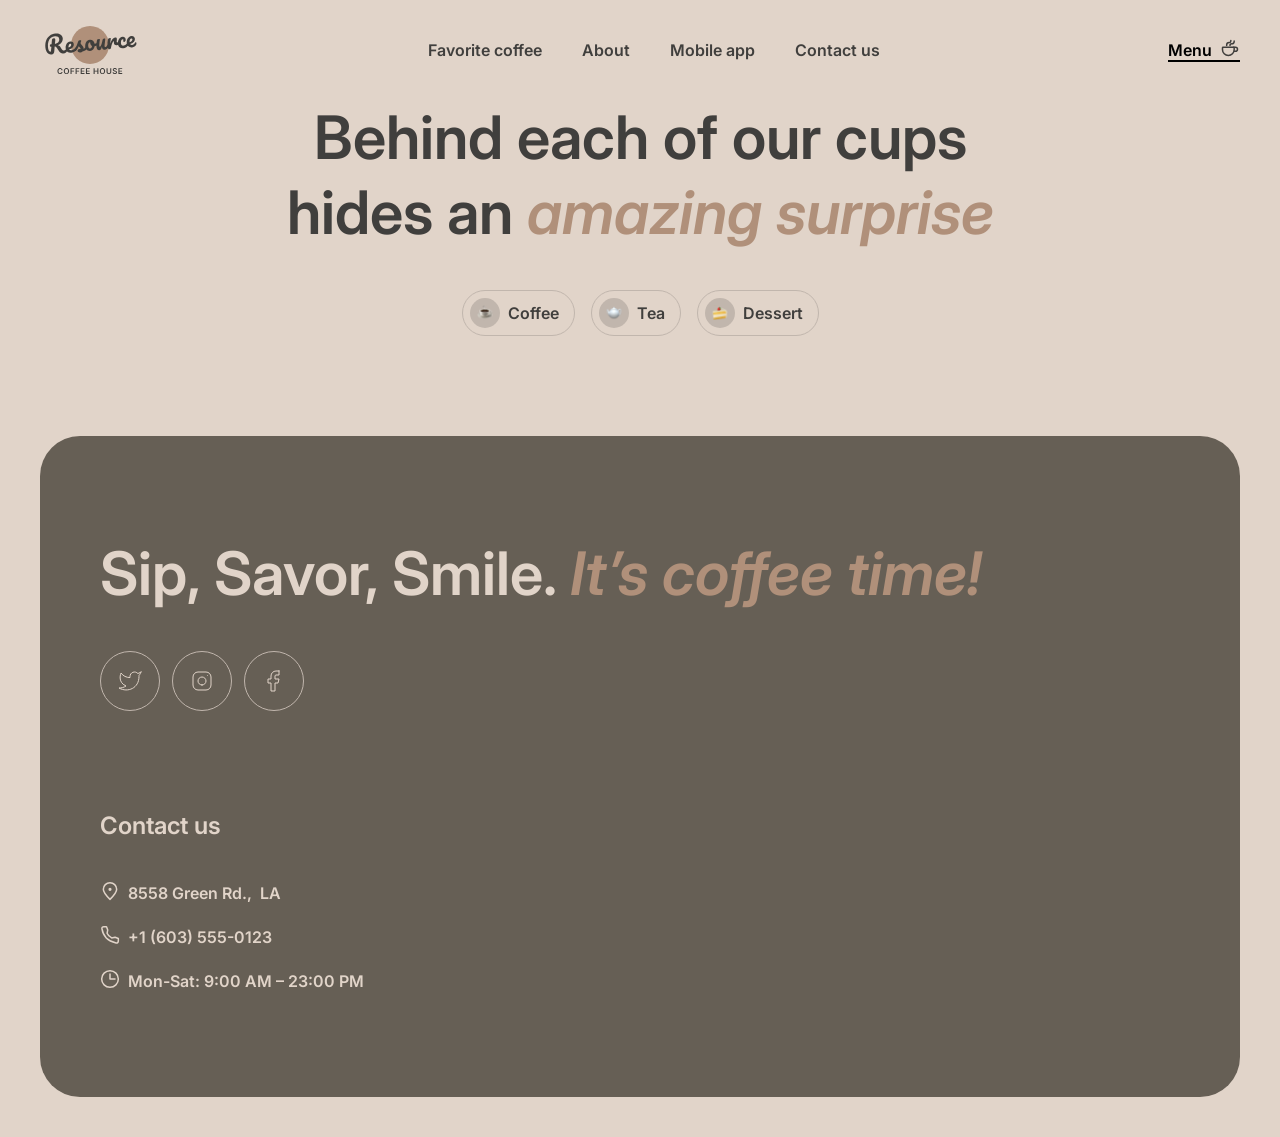
==== menu/menu.html @ 8bddb30b "feat: add styles, scripts" ====
<!DOCTYPE html>
<html lang="en">

<head>
  <meta charset="UTF-8">
  <meta name="viewport" content="width=device-width, initial-scale=1.0">
  <title>Coffe-house</title>
  <link rel="preconnect" href="https://fonts.googleapis.com">
  <link rel="preconnect" href="https://fonts.gstatic.com" crossorigin>
  <link href="https://fonts.googleapis.com/css2?family=Inter:wght@400;600&display=swap" rel="stylesheet">
  <link rel="stylesheet" href="../assets/styles/normalize.css">
  <link rel="stylesheet" href="../assets/styles/common.css">
  <link rel="stylesheet" href="./assets/styles/style.css">
  <link rel="icon" type="image/x-icon" href="../assets/images/coffee-favicon.png">
</head>

<body>
  <div class="container">
    <div class="wrapper">
      <header class="header">
        <a href="../home/index.html" class="header__logo">
          <img src="../assets/images/logo.svg" alt="logo" class="logo__img">
        </a>
        <nav class="header__nav">
          <ul class="nav__ul">
            <li class="nav-ul__li">
              <a href="../home/index.html#favorite-coffee" class="li__a link-and-btn text-underline"> Favorite coffee
              </a>
            </li>
            <li class="nav-ul__li">
              <a href="../home/index.html#about" class="li__a link-and-btn text-underline"> About </a>
            </li>
            <li class="nav-ul__li">
              <a href="../home/index.html#mobile-app" class="li__a link-and-btn text-underline"> Mobile app </a>
            </li>
            <li class="nav-ul__li">
              <a href="#contact-us" class="li__a link-and-btn text-underline"> Contact us </a>
            </li>
          </ul>
        </nav>
        <a href="../menu/menu.html" class="header__menu header__menu-active text-underline">
          <p class="link-and-btn">Menu</p>
          <img src="../assets/images/coffee-cup.svg" alt="coffee-cup">
        </a>
        <div class="burger transition">
          <span class="burger__line"></span>
          <span class="burger__line"></span>
        </div>
      </header>

      <div class="popup__wrapper transition">
        <div class="popup">
          <figure class="card__figure popup__figure">
            <img class="card__img popup__img" src="#" alt="drink">
          </figure>
          <div class="popup__description">
            <div class="popup__title">
              <h3 class="popup-title__name heading-3">Irish coffee</h3>
              <p class="popup-title__description text-medium">Fragrant black coffee with Jameson Irish whiskey and
                whipped milk</p>
            </div>

            <div class="popup__size">
              <p class="text-medium">Size</p>
              <div class="size__btn-wrapper">
                <div class="size__btn transition link-and-btn">
                  <div class="size-btn__icon transition">
                    S
                  </div>
                  <p class="size transition"></p>
                </div>
                <div class="size__btn transition link-and-btn">
                  <div class="size-btn__icon transition">
                    M
                  </div>
                  <p class="size transition"></p>
                </div>
                <div class="size__btn transition link-and-btn">
                  <div class="size-btn__icon transition">
                    L
                  </div>
                  <p class="size transition"></p>
                </div>
              </div>
            </div>

            <div class="popup__additives">
              <p class="text-medium">Additives</p>
              <div class="additives__btn-wrapper">
                <div class="additives__btn transition link-and-btn">
                  <div class="additives-btn__icon transition">
                    1
                  </div>
                  <p class="additives transition"></p>
                </div>
                <div class="additives__btn transition link-and-btn">
                  <div class="additives-btn__icon transition">
                    2
                  </div>
                  <p class="additives transition"></p>
                </div>
                <div class="additives__btn transition link-and-btn">
                  <div class="additives-btn__icon transition">
                    3
                  </div>
                  <p class="additives transition"></p>
                </div>
              </div>
            </div>

            <div class="popup__total heading-3">
              <p>Total:</p>
              <p class="total-price">$7.00</p>
            </div>

            <div class="popup__alert">
              <img src="./assets/images/info-empty.svg" alt="info empty" style="width: 16px; height: 16px;">
              <p class="text-caption">
                The cost is not final. Download our mobile app to see the final price and place your order. Earn loyalty
                points and enjoy your favorite coffee with up to 20% discount.
              </p>

            </div>

            <div class="popup__close-btn transition link-and-btn">
              <p>Close</p>
            </div>

          </div>
        </div>
      </div>

      <div class="burger-menu transition">
        <nav class="header__nav">
          <ul class="nav__ul">
            <li class="nav-ul__li">
              <a href="../home/index.html#favorite-coffee" class="li__a burger-link text-underline"> Favorite coffee
              </a>
            </li>
            <li class="nav-ul__li">
              <a href="../home/index.html#about" class="li__a burger-link text-underline"> About </a>
            </li>
            <li class="nav-ul__li">
              <a href="../home/index.html#mobile-app" class="li__a burger-link text-underline"> Mobile app </a>
            </li>
            <li class="nav-ul__li">
              <a href="#contact-us" class="li__a burger-link text-underline"> Contact us </a>
            </li>
          </ul>
        </nav>
        <a href="#" class="header__menu header__menu-active text-underline">
          <p class="burger-link">Menu</p>
          <img src="../assets/images/coffee-cup.svg" alt="coffee-cup">
        </a>
      </div>

      <main class="main section">
        <h1 class="heading-2 text-color-dark">Behind each of our cups hides an <span
            class="text-accent text-color-accent">amazing surprise</span></h1>
        <div class="menu__container">
          <div class="menu__btns">
            <div class="menu__btn transition">
              <figure class="menu-btn__figure">
                <img class="menu-btn__img" src="./assets/images/coffee.svg" alt="icon">
              </figure>
              <p class="menu-btn__p link-and-btn">coffee</p>
            </div>

            <div class="menu__btn transition">
              <figure class="menu-btn__figure">
                <img class="menu-btn__img" src="./assets/images/tea.svg" alt="icon">
              </figure>
              <p class="menu-btn__p link-and-btn">tea</p>
            </div>

            <div class="menu__btn transition">
              <figure class="menu-btn__figure">
                <img class="menu-btn__img" src="./assets/images/dessert.svg" alt="icon">
              </figure>
              <p class="menu-btn__p link-and-btn">dessert</p>
            </div>
          </div>

          <div class="refresh-btn">
            <svg class="transition" width="24" height="24" viewBox="0 0 24 24" fill="none"
              xmlns="http://www.w3.org/2000/svg">
              <path
                d="M21.8883 13.5C21.1645 18.3113 17.013 22 12 22C6.47715 22 2 17.5228 2 12C2 6.47715 6.47715 2 12 2C16.1006 2 19.6248 4.46819 21.1679 8"
                stroke="#403F3D" stroke-linecap="round" stroke-linejoin="round" />
              <path d="M17 8H21.4C21.7314 8 22 7.73137 22 7.4V3" stroke="#403F3D" stroke-linecap="round"
                stroke-linejoin="round" />
            </svg>
          </div>
        </div>
      </main>

      <footer class="footer" id="contact-us">
        <div class="footer__offer">
          <div class="offer__title">
            <h2 class="text-color-light heading-2">Sip, Savor, Smile.
              <span class="text-color-accent text-accent">
                It’s coffee time!
              </span>
            </h2>
          </div>
          <div class="offer__socials">
            <a class="socials__btn transition" target="_blank" href="https://twitter.com/">
              <svg class="socials__svg" width="24" height="24" viewBox="0 0 24 24" fill="none"
                xmlns="http://www.w3.org/2000/svg">
                <path
                  d="M23 3.01006C23 3.01006 20.9821 4.20217 19.86 4.54006C19.2577 3.84757 18.4573 3.35675 17.567 3.13398C16.6767 2.91122 15.7395 2.96725 14.8821 3.29451C14.0247 3.62177 13.2884 4.20446 12.773 4.96377C12.2575 5.72309 11.9877 6.62239 12 7.54006V8.54006C10.2426 8.58562 8.50127 8.19587 6.93101 7.4055C5.36074 6.61513 4.01032 5.44869 3 4.01006C3 4.01006 -1 13.0101 8 17.0101C5.94053 18.408 3.48716 19.109 1 19.0101C10 24.0101 21 19.0101 21 7.51006C20.9991 7.23151 20.9723 6.95365 20.92 6.68006C21.9406 5.67355 23 3.01006 23 3.01006Z"
                  stroke="#E1D4C9" stroke-linecap="round" stroke-linejoin="round" />
              </svg>
            </a>
            <a class="socials__btn transition" target="_blank" href="https://www.instagram.com/">
              <svg class="socials__svg" width="24" height="24" viewBox="0 0 24 24" fill="none"
                xmlns="http://www.w3.org/2000/svg">
                <path
                  d="M12 16C14.2091 16 16 14.2091 16 12C16 9.79086 14.2091 8 12 8C9.79086 8 8 9.79086 8 12C8 14.2091 9.79086 16 12 16Z"
                  stroke="#E1D4C9" stroke-linecap="round" stroke-linejoin="round" />
                <path
                  d="M3 16V8C3 5.23858 5.23858 3 8 3H16C18.7614 3 21 5.23858 21 8V16C21 18.7614 18.7614 21 16 21H8C5.23858 21 3 18.7614 3 16Z"
                  stroke="#E1D4C9" />
                <path d="M17.5 6.51L17.51 6.49889" stroke="#E1D4C9" stroke-linecap="round" stroke-linejoin="round" />
              </svg>
            </a>
            <a class="socials__btn transition" target="_blank" href="https://www.facebook.com/">
              <svg class="socials__svg" width="24" height="24" viewBox="0 0 24 24" fill="none"
                xmlns="http://www.w3.org/2000/svg">
                <path
                  d="M17 2H14C12.6739 2 11.4021 2.52678 10.4645 3.46447C9.52678 4.40215 9 5.67392 9 7V10H6V14H9V22H13V14H16L17 10H13V7C13 6.73478 13.1054 6.48043 13.2929 6.29289C13.4804 6.10536 13.7348 6 14 6H17V2Z"
                  stroke="#E1D4C9" stroke-linecap="round" stroke-linejoin="round" />
              </svg>
            </a>
          </div>
        </div>
        <div class="footer__contact-us">
          <h3 class="text-color-light heading-3">Contact us</h3>
          <div class="contacts__container">
            <a target="_blank" href="https://maps.app.goo.gl/w24gxHsKRTri7NN66" class="contact__item text-underline">
              <img src="../assets/images/pin-alt.svg" alt="pin-alt">
              <p class="link-and-btn">
                8558 Green Rd.,&nbsp; LA
              </p>
            </a>
            <a href="tel:+16035550123" class="contact__item text-underline">
              <img src="../assets/images/phone.svg" alt="phone">
              <p class="link-and-btn">+1 (603) 555-0123</p>
            </a>
            <a class="contact__item text-underline">
              <img src="../assets/images/clock.svg" alt="clock">
              <p class="link-and-btn">
                Mon-Sat: 9:00 AM – 23:00 PM
              </p>
            </a>
          </div>
        </div>
      </footer>
    </div>
  </div>
  <script src="../assets/scripts/burger.js"></script>
  <script src="../assets/scripts/category.js" type="module"></script>
  <script src="../assets/scripts/popup.js" type="module"></script>
</body>

</html>
---- assets/styles/common.css ----
@import url('./root.css');

.text-color-dark {
  color: var(--text-color-dark);
}

.text-color-light {
  color: var(--text-color-light);
}

.text-color-accent {
  color: var(--text-color-accent);
}

html {
  font-family: 'Inter', sans-serif;
  scroll-behavior: smooth;
}

.text-accent {
  font-style: italic;
}

.text-underline {
  background-image: linear-gradient(currentColor, currentColor);
  background-position: 50% 100%;
  background-repeat: no-repeat;
  background-size: 0% 2px;
  transition: background-size .3s;
}

.transition {
  transition: all 0.5s;
}

.heading-1 {
  font-size: 72px;
  font-weight: 600;
  line-height: 105%;
}

.heading-2 {
  font-size: 60px;
  font-weight: 600;
  line-height: 125%;
}

.heading-3 {
  font-size: 24px;
  font-weight: 600;
  line-height: 125%;
}

.text-medium {
  font-size: 16px;
  font-weight: 400;
  line-height: 150%;
}

.text-caption {
  font-size: 10px;
  font-weight: 600;
  line-height: 140%;
}

.link-and-btn {
  font-size: 16px;
  font-weight: 600;
  line-height: 150%;
}

.burger-link {
  font-size: 32px;
  font-weight: 600;
  line-height: 125%;
}

.container {
  width: 100%;
  height: 100%;
  background-color: var(--bg-color-body);
}

.wrapper {
  margin: 0 auto;
  max-width: 1440px;
  padding: 0px 40px 40px 40px;
}

.scroll-lock {
  overflow: visible;
}

.scroll-lock-popup {
  overflow: hidden;
}

/*-------------------------------------------------- HEADER --------------------------------------------------*/

.header {
  display: flex;
  align-items: center;
  justify-content: space-between;
  padding: 20px 0px;
}

.header__logo {
  z-index: 3;
}

.header__nav {
  display: flex;
  align-items: center;
}

.nav__ul {
  display: flex;
  text-align: center;
  gap: 40px;
}

.li__a {
  display: block;
  width: 100%;
  height: 100%;
  color: var(--text-color-dark);
}

.header__menu {
  display: flex;
  gap: 8px;
}

.burger {
  z-index: 3;
  display: none;
  flex-direction: column;
  gap: 6px;
  width: 44px;
  height: 44px;
  align-items: center;
  justify-content: center;
  border-radius: 100px;
  border: 1px solid var(--border-color-dark);
  color: var(--text-color-dark);
}

.burger__line {
  transition: transform 0.3s;
  width: 18px;
  border: 1px solid currentColor;
  border-radius: 50px;
}

.burger-menu {
  display: none;
}

/*-------------------------------------------------- MAIN --------------------------------------------------*/

.section {
  margin-bottom: 100px;
}

/*-------------------------------------------------- FOOTER --------------------------------------------------*/

.footer {
  display: flex;
  align-items: center;
  gap: 100px;
  padding: 100px;
  background-color: var(--bg-color-container);
  border-radius: 40px;
}

.footer__offer, .footer__contact-us {
  width: 50%;
}

.footer__offer {
  display: flex;
  flex-direction: column;
  gap: 40px;
}

.offer__socials {
  display: flex;
  gap: 12px;
}

.socials__btn {
  padding: 17px;
  background-color: transparent;
  border: 1px solid var(--border-color-light);
  border-radius: 50%;
}

.socials__svg>path {
  transition: stroke 0.3s;
}

.footer__contact-us {
  display: flex;
  flex-direction: column;
  gap: 40px;
}

.contacts__container {
  display: flex;
  flex-direction: column;
  gap: 20px;
}

.contact__item {
  display: flex;
  gap: 8px;
  width: fit-content;
  color: var(--text-color-light);
}

/* Switch off :hover for mobile and tablet */

@media (pointer:fine) and (hover:hover) {

  .text-underline:hover {
    cursor: pointer;
    background-size: 100% 2px;
    transition: background-size .3s;
  }

  .transition:hover {
    transition: all 0.5s;
  }

  .burger:hover {
    cursor: pointer;
    border-color: var(--bg-color-container);
    background-color: var(--bg-color-container);
    color: var(--text-color-light);
  }

  .socials__btn:hover {
    cursor: pointer;
    background-color: var(--bg-color-body);
  }

  .socials__btn:hover .socials__svg>path {
    stroke: var(--text-color-dark);
    transition: stroke 0.3s;
  }

  .contact__item:hover:last-child {
    cursor: default;
    background-size: 0%;
  }

}

/*-------------------------------------------------- MEDIA QUERIES --------------------------------------------------*/

/* for 768px / tablet */
@media(max-width: 1439px) {
  .wrapper {
    max-width: 100vw;
    position: relative;
  }

  /*-------------------------------------------------- HEADER --------------------------------------------------*/

  @media(max-width: 769px) {
    .scroll-lock {
      overflow: hidden;
    }

    .header__nav, .header__menu {
      display: none
    }

    .burger {
      display: flex;
    }

    .burger-menu {
      transform: translateX(100%);
      position: fixed;

      display: flex;
      gap: 100px;
      align-items: center;

      z-index: 2;
      padding-top: 160px;


      width: 100%;
      height: 100%;

      top: 0px;
      right: 0px;
      bottom: 0px;
      left: 0px;
      background-color: var(--bg-color-body);

      gap: 100px;
      flex-direction: column;
    }

    .burger-menu-active {
      transform: translateX(0);
    }

    .burger-active  .burger__line:first-child{
      transform: translate(0px, 4px) rotate(-45deg);
      transition: transform 0.3s;
    }
    .burger-active .burger__line:last-child{
      transform: translate(0px, -4px) rotate(45deg);
      transition: transform 0.3s;
    }

    .burger-menu>.header__nav, .burger-menu>.header__menu {
      display: flex;
    }

    .burger-menu>.header__nav>.nav__ul {
      flex-direction: column;
      gap: 60px;
    }

  }

  /*-------------------------------------------------- FOOTER --------------------------------------------------*/

  .footer {
    flex-direction: column;
    padding: 100px 60px 104px 60px;
  }

  .footer__offer, .footer__contact-us {
    width: 100%;
  }

}

/* for 380px / mobile */
@media(max-width: 767px) {
  .wrapper {
    padding: 0px 16px 40px 16px;
  }

  .heading-1 {
    font-size: 42px;
    font-weight: 600;
    line-height: 115%;
  }

  .heading-2 {
    font-size: 32px;
    font-weight: 600;
    line-height: 125%;
  }

  .footer {
    padding: 60px 16px 62px 16px;
    gap: 40px;
  }

}
---- menu/assets/styles/style.css ----
@import url('./assets/styles/root.css');

.header__menu-active {
  background-size: 100% 2px;
  pointer-events: none;
}

.main {
  display: flex;
  flex-direction: column;
  align-items: center;
  text-align: center;
  gap: 40px;
}

.main>h1 {
  max-width: 800px;
}

.menu__container {
  display: flex;
  flex-direction: column;
  gap: 40px;
  align-items: center;
}

.menu__btns {
  display: flex;
  gap: 16px;
}

.menu__btn {
  display: flex;
  align-items: center;
  gap: 8px;
  padding: 7px 15px 7px 7px;
  border: 1px solid var(--border-color-light);
  border-radius: 100px;
}

.menu__btn-active {
  border-color: var(--bg-color-container);
  background-color: var(--bg-color-container);
}

.menu__btn-active>p {
  color: var(--text-color-light);
}

.menu__btn-active>figure {
  background-color: var(--bg-color-body);
}

.menu-btn__figure {
  display: flex;
  align-items: center;
  justify-content: center;
  width: 30px;
  height: 30px;
  border-radius: 100%;
  background-color: var(--border-color-light);
}

.menu-btn__img {
  width: 16px;
  height: 24px;
}

.menu-btn__p {
  text-transform: capitalize;
  color: var(--text-color-dark);
}

.menu__cards {
  display: flex;
  justify-content: center;
  flex-wrap: wrap;
  gap: 40px 40px;
}

.menu__card {
  display: flex;
  flex-direction: column;
  max-width: 310px;
  border-radius: 40px;
  border: 1px solid var(--border-color-light);
}

.card__figure {
  display: flex;
  min-width: 310px;
  height: 310px;
  align-items: center;
  overflow: hidden;
  border-radius: 40px;
}

.card__img {
  width: 100%;
  height: auto;
  object-fit: cover;
  transform: scale(1.1);
}

.card__description {
  display: flex;
  justify-content: space-between;
  height: 196px;
  flex-direction: column;
  text-align: left;
  padding: 20px;
}

.card-description__text {
  display: flex;
  flex-direction: column;
  gap: 12px;
}

.refresh-btn {
  display: none;
  width: 60px;
  height: 60px;
  border: 1px solid var(--border-color-dark);
  border-radius: 100px;
  align-items: center;
  justify-content: center;
}

.refresh-btn:active>svg {
  transform: rotate(360deg);
}

.popup__wrapper {
  z-index: 1;
  display: flex;
  justify-content: center;
  align-items: center;
  position: fixed;
  top: 0;
  right: 0;
  width: 100%;
  height: 100%;
  visibility: hidden;
  opacity: 0;
}

.popup__wrapper-active {
  background-color: var(--bg-color-backdrop);
  visibility: visible;
  opacity: 1;
}

.popup {
  display: flex;
  gap: 20px;
  padding: 16px;
  width: 800px;
  min-height: 504px;
  max-height: fit-content;
  background-color: var(--bg-color-body);
  border-radius: 40px;
}

.popup__description {
  display: flex;
  flex-direction: column;
  gap: 20px;
}

.popup__title {
  display: flex;
  flex-direction: column;
  gap: 12px;
}

.popup__size, .popup__additives {
  display: flex;
  flex-direction: column;
  gap: 8px;
}

.size__btn-wrapper, .additives__btn-wrapper {
  display: flex;
  flex-wrap: wrap;
  gap: 8px;
}

.size__btn, .additives__btn {
  display: flex;

  align-items: center;
  justify-content: center;
  gap: 8px;
  padding: 7px;
  padding-right: 15px;
  border-radius: 100px;
  border: 1px solid var(--border-color-light);
}

.size-btn__icon, .additives-btn__icon {
  display: flex;
  align-items: center;
  justify-content: center;
  border-radius: 100px;
  width: 30px;
  height: 30px;
  background-color: var(--border-color-light);
}

.size__btn-active, .additives__btn-active{
  background-color: var(--bg-color-container);
}

.size__btn-active>.size-btn__icon,
.additives__btn-active>.additives-btn__icon {
  background-color: var(--bg-color-body);
}

.size__btn-active>p, 
.additives__btn-active>p {
  color: var(--bg-color-body);
}

.popup__total{
  display: flex;
  justify-content: space-between;
}

.popup__close-btn{
  display: flex;
  justify-content: center;
  padding: 9px 0;
  border-radius: 100px;
  border: 1px solid var(--border-color-dark);
}

.popup__alert{
  display: flex;
  align-items: flex-start;
  gap: 8px;
  padding: 12px 0;
  border-top: solid var(--border-color-light) 1px;
}

/* Switch off :hover for mobile and tablet */

@media (pointer:fine) and (hover:hover) {

  .header__menu-active:hover {
    cursor: default;
  }

  .menu__btn:hover, .size__btn:hover, .additives__btn:hover {
    border-color: var(--bg-color-container);
    background-color: var(--bg-color-container);
    cursor: pointer;
  }

  .menu__btn-active:hover , .size__btn-active:hover {
    cursor: default;
  }

  .menu__btn:hover>p, .size__btn:hover>p, .additives__btn:hover>p {
    color: var(--text-color-light);
  }

  .menu__btn:hover>figure {
    background-color: var(--bg-color-body);
  }

  .menu__card:hover {
    cursor: pointer;
  }

  .menu__card:hover .card__img {
    transform: scale(1);
  }

  .refresh-btn:hover {
    cursor: pointer;
  }

  .refresh-btn:hover>svg {
    transform: rotate(180deg);
  }

  .popup__close-btn:hover{
    cursor: pointer;
    color: var(--bg-color-body);
    background-color: var(--bg-color-container);
  }

}

/* for 768px / tablet */
@media(max-width: 1439px) {

  @media(max-width: 900px) {
    .header__menu-active {
      pointer-events: all;
    }

    .popup {
      width: 688px;
    }
  }
  
  @media(max-width: 768px) {
  .refresh-btn {
    display: flex;
  }

  .refresh-btn-disabled {
    display: none;
  }

  .menu__card:nth-child(n+5) {
    display: none;
  }

  .menu__card-refresh .menu__card:nth-child(n+5) {
    display: flex;
  }
}

}

/* for 380px / mobile */
@media(max-width: 767px) {

  .menu__btns {
    gap: 8px;
  }

  .popup {
    width: 342px;
  }

  .popup__figure{
    display: none;
  }
}
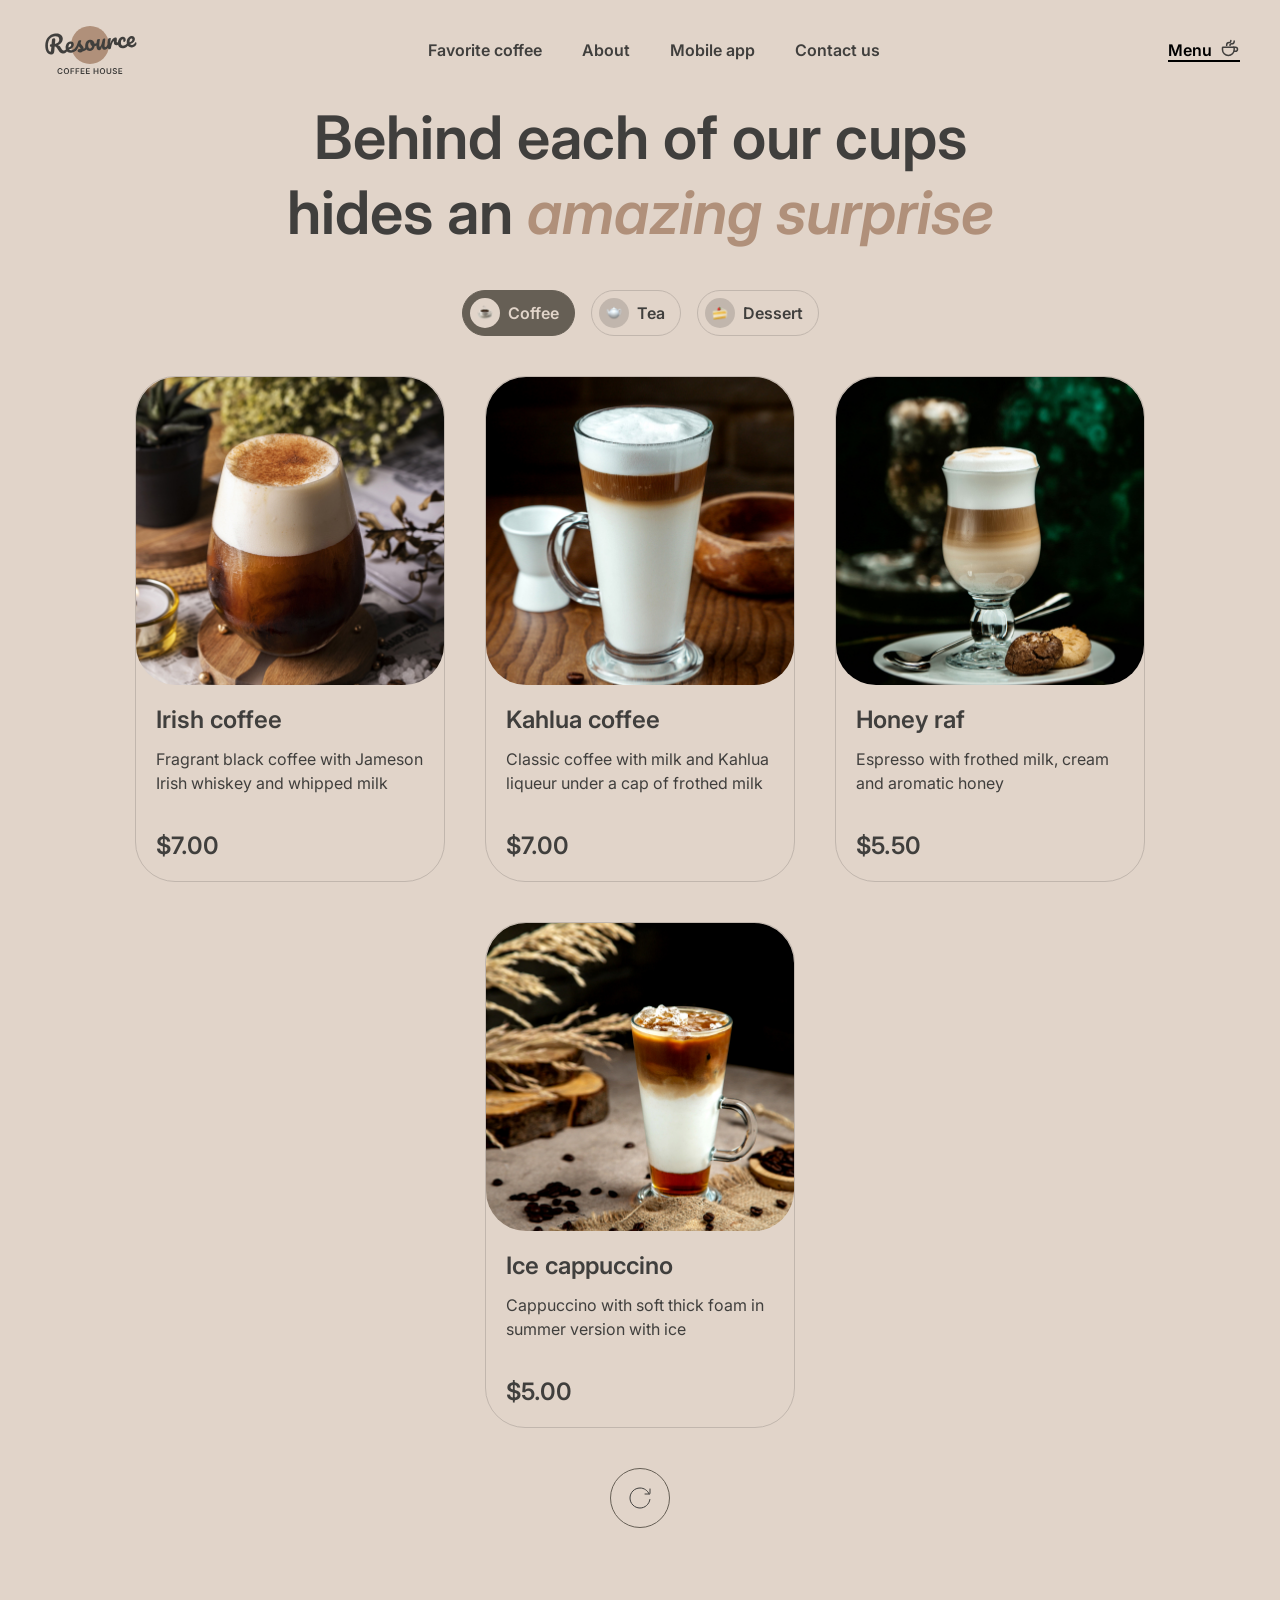
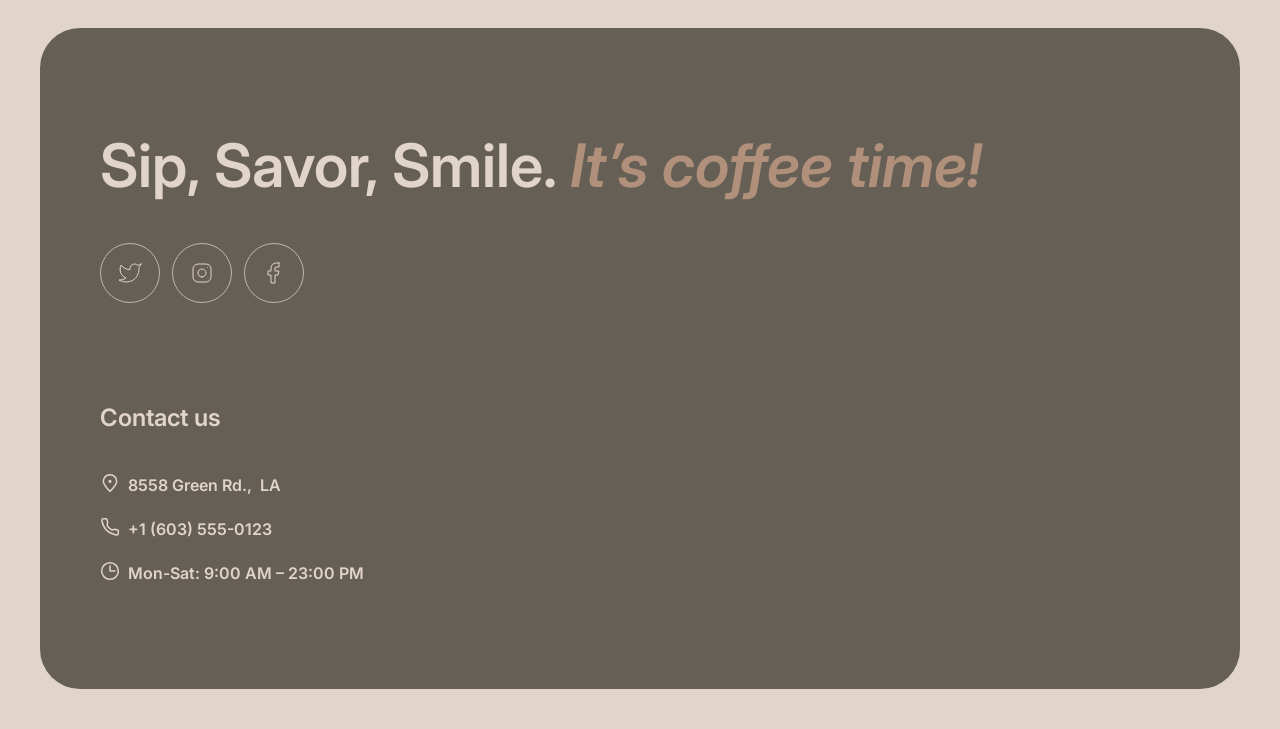
==== commit 6edfe8ca: "feat: add second page content" ====
--- a/menu/menu.html
+++ b/menu/menu.html
@@ -38,7 +38,8 @@
             </li>
           </ul>
         </nav>
-        <a href="../menu/menu.html" class="header__menu header__menu-active text-underline">
+        <a href="../menu/menu.html" style="pointer-events: none;"
+          class="header__menu header__menu-active text-underline">
           <p class="link-and-btn">Menu</p>
           <img src="../assets/images/coffee-cup.svg" alt="coffee-cup">
         </a>
@@ -48,139 +49,131 @@
         </div>
       </header>
 
-      <div class="popup__wrapper transition">
-        <div class="popup">
-          <figure class="card__figure popup__figure">
-            <img class="card__img popup__img" src="#" alt="drink">
-          </figure>
-          <div class="popup__description">
-            <div class="popup__title">
-              <h3 class="popup-title__name heading-3">Irish coffee</h3>
-              <p class="popup-title__description text-medium">Fragrant black coffee with Jameson Irish whiskey and
-                whipped milk</p>
-            </div>
-
-            <div class="popup__size">
-              <p class="text-medium">Size</p>
-              <div class="size__btn-wrapper">
-                <div class="size__btn transition link-and-btn">
-                  <div class="size-btn__icon transition">
-                    S
-                  </div>
-                  <p class="size transition"></p>
-                </div>
-                <div class="size__btn transition link-and-btn">
-                  <div class="size-btn__icon transition">
-                    M
-                  </div>
-                  <p class="size transition"></p>
-                </div>
-                <div class="size__btn transition link-and-btn">
-                  <div class="size-btn__icon transition">
-                    L
-                  </div>
-                  <p class="size transition"></p>
-                </div>
-              </div>
-            </div>
-
-            <div class="popup__additives">
-              <p class="text-medium">Additives</p>
-              <div class="additives__btn-wrapper">
-                <div class="additives__btn transition link-and-btn">
-                  <div class="additives-btn__icon transition">
-                    1
-                  </div>
-                  <p class="additives transition"></p>
-                </div>
-                <div class="additives__btn transition link-and-btn">
-                  <div class="additives-btn__icon transition">
-                    2
-                  </div>
-                  <p class="additives transition"></p>
-                </div>
-                <div class="additives__btn transition link-and-btn">
-                  <div class="additives-btn__icon transition">
-                    3
-                  </div>
-                  <p class="additives transition"></p>
-                </div>
-              </div>
-            </div>
-
-            <div class="popup__total heading-3">
-              <p>Total:</p>
-              <p class="total-price">$7.00</p>
-            </div>
-
-            <div class="popup__alert">
-              <img src="./assets/images/info-empty.svg" alt="info empty" style="width: 16px; height: 16px;">
-              <p class="text-caption">
-                The cost is not final. Download our mobile app to see the final price and place your order. Earn loyalty
-                points and enjoy your favorite coffee with up to 20% discount.
-              </p>
-
-            </div>
-
-            <div class="popup__close-btn transition link-and-btn">
-              <p>Close</p>
-            </div>
-
-          </div>
-        </div>
-      </div>
-
-      <div class="burger-menu transition">
-        <nav class="header__nav">
-          <ul class="nav__ul">
-            <li class="nav-ul__li">
-              <a href="../home/index.html#favorite-coffee" class="li__a burger-link text-underline"> Favorite coffee
-              </a>
-            </li>
-            <li class="nav-ul__li">
-              <a href="../home/index.html#about" class="li__a burger-link text-underline"> About </a>
-            </li>
-            <li class="nav-ul__li">
-              <a href="../home/index.html#mobile-app" class="li__a burger-link text-underline"> Mobile app </a>
-            </li>
-            <li class="nav-ul__li">
-              <a href="#contact-us" class="li__a burger-link text-underline"> Contact us </a>
-            </li>
-          </ul>
-        </nav>
-        <a href="#" class="header__menu header__menu-active text-underline">
-          <p class="burger-link">Menu</p>
-          <img src="../assets/images/coffee-cup.svg" alt="coffee-cup">
-        </a>
-      </div>
-
       <main class="main section">
         <h1 class="heading-2 text-color-dark">Behind each of our cups hides an <span
             class="text-accent text-color-accent">amazing surprise</span></h1>
         <div class="menu__container">
           <div class="menu__btns">
-            <div class="menu__btn transition">
+            <div class="menu__btn transition menu__btn-active">
               <figure class="menu-btn__figure">
                 <img class="menu-btn__img" src="./assets/images/coffee.svg" alt="icon">
               </figure>
-              <p class="menu-btn__p link-and-btn">coffee</p>
+              <p class="menu-btn__p link-and-btn">Coffee</p>
             </div>
 
             <div class="menu__btn transition">
               <figure class="menu-btn__figure">
                 <img class="menu-btn__img" src="./assets/images/tea.svg" alt="icon">
               </figure>
-              <p class="menu-btn__p link-and-btn">tea</p>
+              <p class="menu-btn__p link-and-btn">Tea</p>
             </div>
 
             <div class="menu__btn transition">
               <figure class="menu-btn__figure">
                 <img class="menu-btn__img" src="./assets/images/dessert.svg" alt="icon">
               </figure>
-              <p class="menu-btn__p link-and-btn">dessert</p>
-            </div>
-          </div>
-
+              <p class="menu-btn__p link-and-btn">Dessert</p>
+            </div>
+          </div>
+
+          <div class="menu__cards">
+            <div class="menu__card text-color-dark">
+              <figure class="card__figure">
+                <img class="card__img transition" src="./assets/images/coffee-1.jpg" alt="card">
+              </figure>
+              <div class="card__description">
+                <div class="card-description__text">
+                  <h3 class="heading-3">Irish coffee</h3>
+                  <p class="text-medium">Fragrant black coffee with Jameson Irish whiskey and whipped milk</p>
+                </div>
+                <h3 class="heading-3">$7.00</h3>
+              </div>
+            </div>
+            <div class="menu__card text-color-dark">
+              <figure class="card__figure">
+                <img class="card__img transition" src="./assets/images/coffee-2.jpg" alt="card">
+              </figure>
+              <div class="card__description">
+                <div class="card-description__text">
+                  <h3 class="heading-3">Kahlua coffee</h3>
+                  <p class="text-medium">Classic coffee with milk and Kahlua liqueur under a cap of frothed milk</p>
+                </div>
+                <h3 class="heading-3">$7.00</h3>
+              </div>
+            </div>
+            <div class="menu__card text-color-dark">
+              <figure class="card__figure">
+                <img class="card__img transition" src="./assets/images/coffee-3.jpg" alt="card">
+              </figure>
+              <div class="card__description">
+                <div class="card-description__text">
+                  <h3 class="heading-3">Honey raf</h3>
+                  <p class="text-medium">Espresso with frothed milk, cream and aromatic honey</p>
+                </div>
+                <h3 class="heading-3">$5.50</h3>
+              </div>
+            </div>
+            <div class="menu__card text-color-dark">
+              <figure class="card__figure">
+                <img class="card__img transition" src="./assets/images/coffee-4.jpg" alt="card">
+              </figure>
+              <div class="card__description">
+                <div class="card-description__text">
+                  <h3 class="heading-3">Ice cappuccino</h3>
+                  <p class="text-medium">Cappuccino with soft thick foam in summer version with ice</p>
+                </div>
+                <h3 class="heading-3">$5.00</h3>
+              </div>
+            </div>
+            <div class="menu__card text-color-dark">
+              <figure class="card__figure">
+                <img class="card__img transition" src="./assets/images/coffee-5.jpg" alt="card">
+              </figure>
+              <div class="card__description">
+                <div class="card-description__text">
+                  <h3 class="heading-3">Espresso</h3>
+                  <p class="text-medium">Classic black coffee</p>
+                </div>
+                <h3 class="heading-3">$4.50</h3>
+              </div>
+            </div>
+            <div class="menu__card text-color-dark">
+              <figure class="card__figure">
+                <img class="card__img transition" src="./assets/images/coffee-6.jpg" alt="card">
+              </figure>
+              <div class="card__description">
+                <div class="card-description__text">
+                  <h3 class="heading-3">Latte</h3>
+                  <p class="text-medium">Espresso coffee with the addition of steamed milk and dense milk foam</p>
+                </div>
+                <h3 class="heading-3">$5.50</h3>
+              </div>
+            </div>
+            <div class="menu__card text-color-dark">
+              <figure class="card__figure">
+                <img class="card__img transition" src="./assets/images/coffee-7.jpg" alt="card">
+              </figure>
+              <div class="card__description">
+                <div class="card-description__text">
+                  <h3 class="heading-3">Latte macchiato</h3>
+                  <p class="text-medium">Espresso with frothed milk and chocolate</p>
+                </div>
+                <h3 class="heading-3">$5.50</h3>
+              </div>
+            </div>
+            <div class="menu__card text-color-dark">
+              <figure class="card__figure">
+                <img class="card__img transition" src="./assets/images/coffee-8.jpg" alt="card">
+              </figure>
+              <div class="card__description">
+                <div class="card-description__text">
+                  <h3 class="heading-3">Coffee with cognac</h3>
+                  <p class="text-medium">Fragrant black coffee with cognac and whipped cream</p>
+                </div>
+                <h3 class="heading-3">$6.50</h3>
+              </div>
+            </div>
+          </div>
           <div class="refresh-btn">
             <svg class="transition" width="24" height="24" viewBox="0 0 24 24" fill="none"
               xmlns="http://www.w3.org/2000/svg">
@@ -258,9 +251,6 @@
       </footer>
     </div>
   </div>
-  <script src="../assets/scripts/burger.js"></script>
-  <script src="../assets/scripts/category.js" type="module"></script>
-  <script src="../assets/scripts/popup.js" type="module"></script>
 </body>
 
 </html>
--- a/assets/styles/common.css
+++ b/assets/styles/common.css
@@ -87,14 +87,6 @@
   padding: 0px 40px 40px 40px;
 }
 
-.scroll-lock {
-  overflow: visible;
-}
-
-.scroll-lock-popup {
-  overflow: hidden;
-}
-
 /*-------------------------------------------------- HEADER --------------------------------------------------*/
 
 .header {
@@ -102,10 +94,6 @@
   align-items: center;
   justify-content: space-between;
   padding: 20px 0px;
-}
-
-.header__logo {
-  z-index: 3;
 }
 
 .header__nav {
@@ -132,7 +120,6 @@
 }
 
 .burger {
-  z-index: 3;
   display: none;
   flex-direction: column;
   gap: 6px;
@@ -146,14 +133,9 @@
 }
 
 .burger__line {
-  transition: transform 0.3s;
   width: 18px;
   border: 1px solid currentColor;
   border-radius: 50px;
-}
-
-.burger-menu {
-  display: none;
 }
 
 /*-------------------------------------------------- MAIN --------------------------------------------------*/
@@ -262,16 +244,11 @@
 @media(max-width: 1439px) {
   .wrapper {
     max-width: 100vw;
-    position: relative;
   }
 
   /*-------------------------------------------------- HEADER --------------------------------------------------*/
 
-  @media(max-width: 769px) {
-    .scroll-lock {
-      overflow: hidden;
-    }
-
+  @media(max-width: 900px) {
     .header__nav, .header__menu {
       display: none
     }
@@ -279,54 +256,6 @@
     .burger {
       display: flex;
     }
-
-    .burger-menu {
-      transform: translateX(100%);
-      position: fixed;
-
-      display: flex;
-      gap: 100px;
-      align-items: center;
-
-      z-index: 2;
-      padding-top: 160px;
-
-
-      width: 100%;
-      height: 100%;
-
-      top: 0px;
-      right: 0px;
-      bottom: 0px;
-      left: 0px;
-      background-color: var(--bg-color-body);
-
-      gap: 100px;
-      flex-direction: column;
-    }
-
-    .burger-menu-active {
-      transform: translateX(0);
-    }
-
-    .burger-active  .burger__line:first-child{
-      transform: translate(0px, 4px) rotate(-45deg);
-      transition: transform 0.3s;
-    }
-    .burger-active .burger__line:last-child{
-      transform: translate(0px, -4px) rotate(45deg);
-      transition: transform 0.3s;
-    }
-
-    .burger-menu>.header__nav, .burger-menu>.header__menu {
-      display: flex;
-    }
-
-    .burger-menu>.header__nav>.nav__ul {
-      flex-direction: column;
-      gap: 60px;
-    }
-
   }
 
   /*-------------------------------------------------- FOOTER --------------------------------------------------*/
--- a/menu/assets/styles/style.css
+++ b/menu/assets/styles/style.css
@@ -1,8 +1,7 @@
-@import url('./assets/styles/root.css');
+@import url('/assets/styles/root.css');
 
 .header__menu-active {
   background-size: 100% 2px;
-  pointer-events: none;
 }
 
 .main {
@@ -67,7 +66,6 @@
 }
 
 .menu-btn__p {
-  text-transform: capitalize;
   color: var(--text-color-dark);
 }
 
@@ -79,8 +77,6 @@
 }
 
 .menu__card {
-  display: flex;
-  flex-direction: column;
   max-width: 310px;
   border-radius: 40px;
   border: 1px solid var(--border-color-light);
@@ -88,8 +84,6 @@
 
 .card__figure {
   display: flex;
-  min-width: 310px;
-  height: 310px;
   align-items: center;
   overflow: hidden;
   border-radius: 40px;
@@ -131,118 +125,6 @@
   transform: rotate(360deg);
 }
 
-.popup__wrapper {
-  z-index: 1;
-  display: flex;
-  justify-content: center;
-  align-items: center;
-  position: fixed;
-  top: 0;
-  right: 0;
-  width: 100%;
-  height: 100%;
-  visibility: hidden;
-  opacity: 0;
-}
-
-.popup__wrapper-active {
-  background-color: var(--bg-color-backdrop);
-  visibility: visible;
-  opacity: 1;
-}
-
-.popup {
-  display: flex;
-  gap: 20px;
-  padding: 16px;
-  width: 800px;
-  min-height: 504px;
-  max-height: fit-content;
-  background-color: var(--bg-color-body);
-  border-radius: 40px;
-}
-
-.popup__description {
-  display: flex;
-  flex-direction: column;
-  gap: 20px;
-}
-
-.popup__title {
-  display: flex;
-  flex-direction: column;
-  gap: 12px;
-}
-
-.popup__size, .popup__additives {
-  display: flex;
-  flex-direction: column;
-  gap: 8px;
-}
-
-.size__btn-wrapper, .additives__btn-wrapper {
-  display: flex;
-  flex-wrap: wrap;
-  gap: 8px;
-}
-
-.size__btn, .additives__btn {
-  display: flex;
-
-  align-items: center;
-  justify-content: center;
-  gap: 8px;
-  padding: 7px;
-  padding-right: 15px;
-  border-radius: 100px;
-  border: 1px solid var(--border-color-light);
-}
-
-.size-btn__icon, .additives-btn__icon {
-  display: flex;
-  align-items: center;
-  justify-content: center;
-  border-radius: 100px;
-  width: 30px;
-  height: 30px;
-  background-color: var(--border-color-light);
-}
-
-.size__btn-active, .additives__btn-active{
-  background-color: var(--bg-color-container);
-}
-
-.size__btn-active>.size-btn__icon,
-.additives__btn-active>.additives-btn__icon {
-  background-color: var(--bg-color-body);
-}
-
-.size__btn-active>p, 
-.additives__btn-active>p {
-  color: var(--bg-color-body);
-}
-
-.popup__total{
-  display: flex;
-  justify-content: space-between;
-}
-
-.popup__close-btn{
-  display: flex;
-  justify-content: center;
-  padding: 9px 0;
-  border-radius: 100px;
-  border: 1px solid var(--border-color-dark);
-}
-
-.popup__alert{
-  display: flex;
-  align-items: flex-start;
-  gap: 8px;
-  padding: 12px 0;
-  border-top: solid var(--border-color-light) 1px;
-}
-
 /* Switch off :hover for mobile and tablet */
 
 @media (pointer:fine) and (hover:hover) {
@@ -251,26 +133,25 @@
     cursor: default;
   }
 
-  .menu__btn:hover, .size__btn:hover, .additives__btn:hover {
+  .menu__btn:hover {
     border-color: var(--bg-color-container);
     background-color: var(--bg-color-container);
+  }
+
+  .menu__btn:hover {
     cursor: pointer;
   }
 
-  .menu__btn-active:hover , .size__btn-active:hover {
+  .menu__btn-active:hover {
     cursor: default;
   }
 
-  .menu__btn:hover>p, .size__btn:hover>p, .additives__btn:hover>p {
+  .menu__btn:hover>p {
     color: var(--text-color-light);
   }
 
   .menu__btn:hover>figure {
     background-color: var(--bg-color-body);
-  }
-
-  .menu__card:hover {
-    cursor: pointer;
   }
 
   .menu__card:hover .card__img {
@@ -285,59 +166,24 @@
     transform: rotate(180deg);
   }
 
-  .popup__close-btn:hover{
-    cursor: pointer;
-    color: var(--bg-color-body);
-    background-color: var(--bg-color-container);
-  }
-
 }
 
 /* for 768px / tablet */
 @media(max-width: 1439px) {
-
-  @media(max-width: 900px) {
-    .header__menu-active {
-      pointer-events: all;
-    }
-
-    .popup {
-      width: 688px;
-    }
-  }
-  
-  @media(max-width: 768px) {
-  .refresh-btn {
-    display: flex;
-  }
-
-  .refresh-btn-disabled {
-    display: none;
-  }
-
   .menu__card:nth-child(n+5) {
     display: none;
   }
 
-  .menu__card-refresh .menu__card:nth-child(n+5) {
+  .refresh-btn {
     display: flex;
   }
-}
 
 }
 
 /* for 380px / mobile */
 @media(max-width: 767px) {
 
-  .menu__btns {
+  .menu__btns{
     gap: 8px;
   }
-
-  .popup {
-    width: 342px;
-  }
-
-  .popup__figure{
-    display: none;
-  }
 }
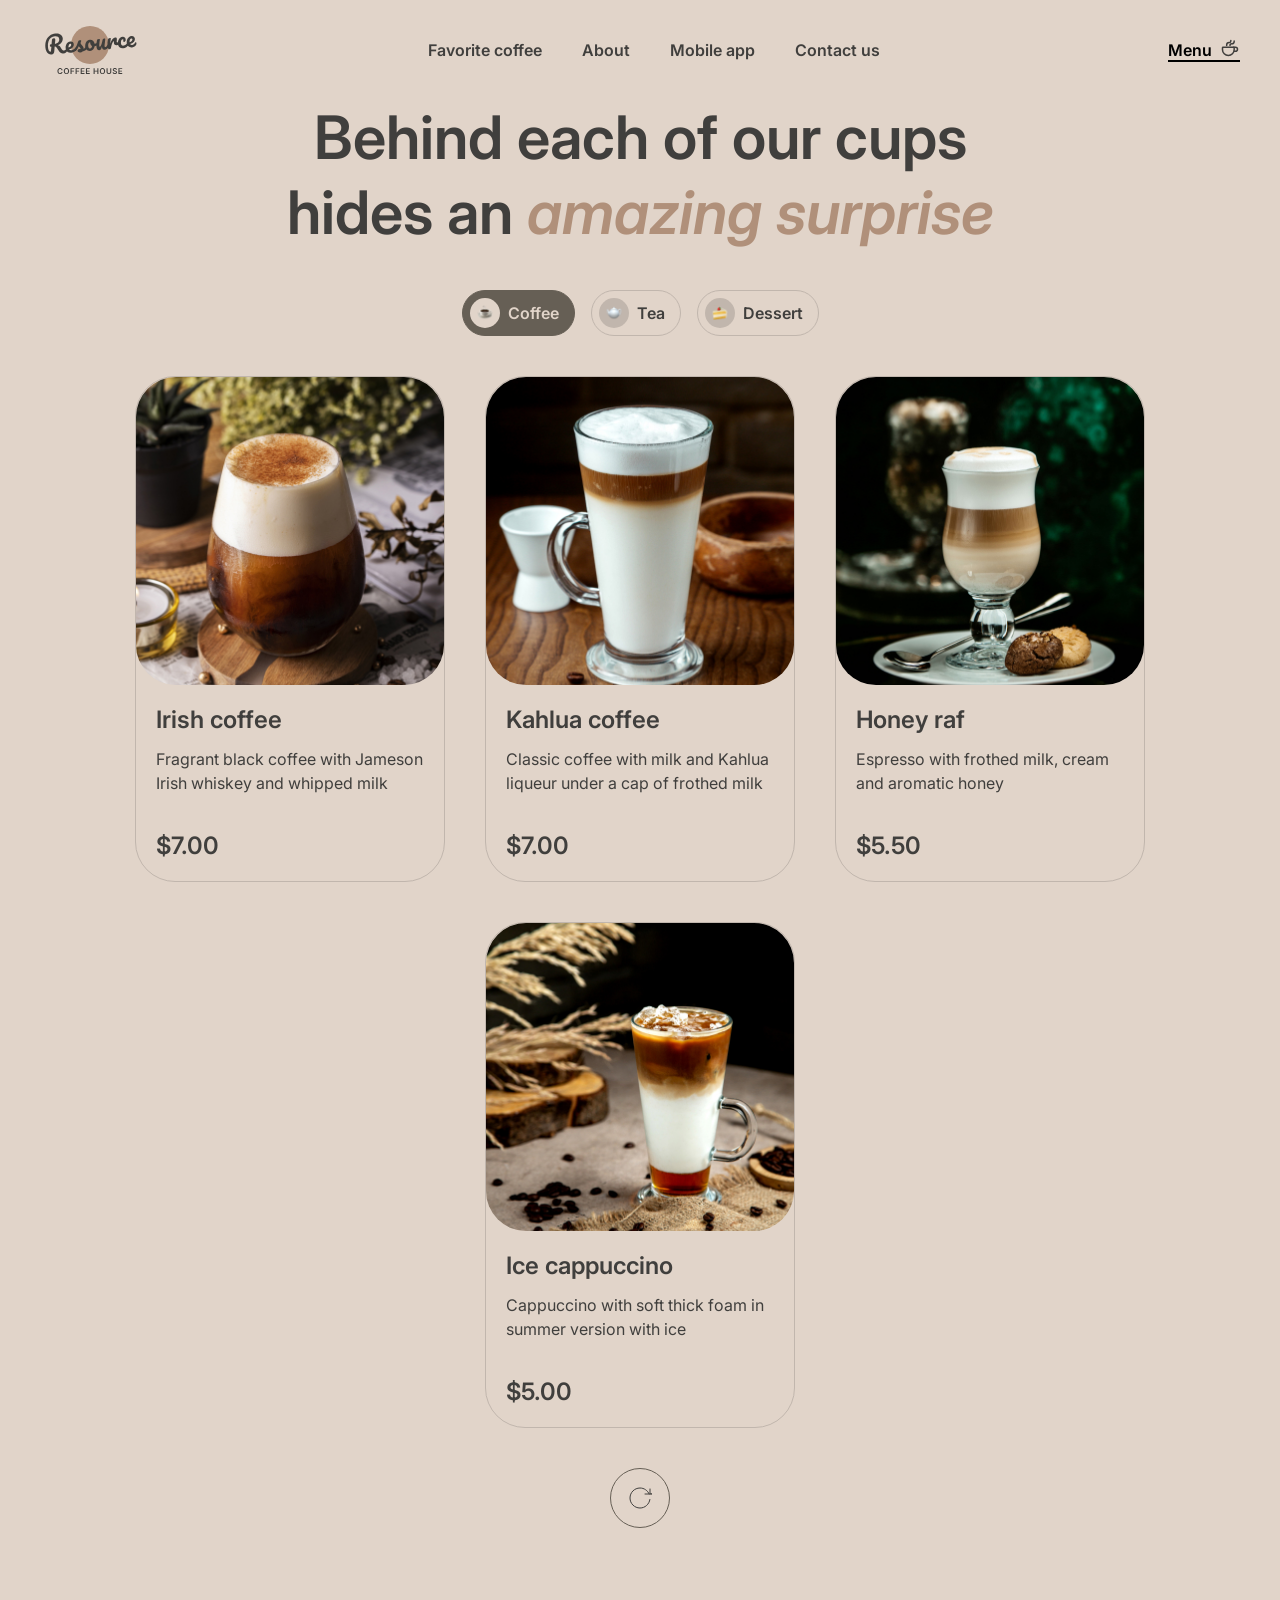
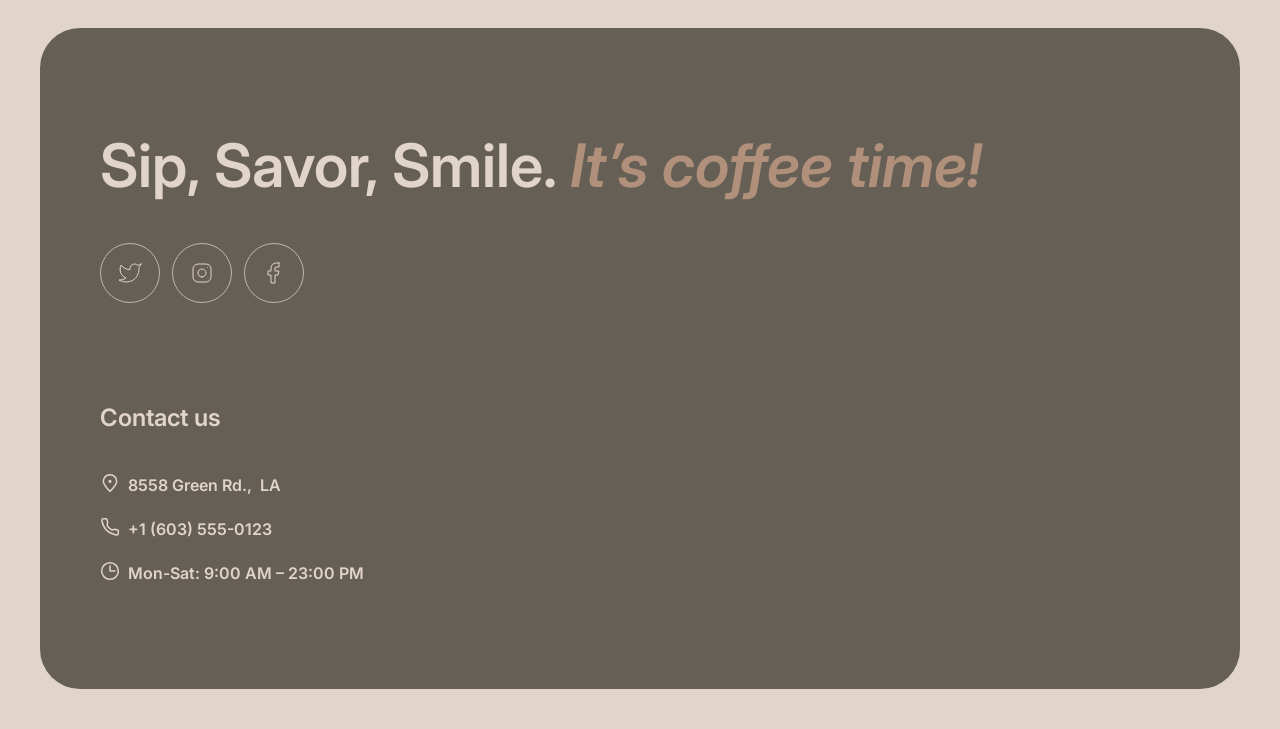
==== commit 1c5f8955: "fix: validate error h3 - h2" ====
--- a/menu/menu.html
+++ b/menu/menu.html
@@ -83,10 +83,10 @@
               </figure>
               <div class="card__description">
                 <div class="card-description__text">
-                  <h3 class="heading-3">Irish coffee</h3>
+                  <h2 class="heading-3">Irish coffee</h2>
                   <p class="text-medium">Fragrant black coffee with Jameson Irish whiskey and whipped milk</p>
                 </div>
-                <h3 class="heading-3">$7.00</h3>
+                <h2 class="heading-3">$7.00</h2>
               </div>
             </div>
             <div class="menu__card text-color-dark">
@@ -95,10 +95,10 @@
               </figure>
               <div class="card__description">
                 <div class="card-description__text">
-                  <h3 class="heading-3">Kahlua coffee</h3>
+                  <h2 class="heading-3">Kahlua coffee</h2>
                   <p class="text-medium">Classic coffee with milk and Kahlua liqueur under a cap of frothed milk</p>
                 </div>
-                <h3 class="heading-3">$7.00</h3>
+                <h2 class="heading-3">$7.00</h2>
               </div>
             </div>
             <div class="menu__card text-color-dark">
@@ -107,10 +107,10 @@
               </figure>
               <div class="card__description">
                 <div class="card-description__text">
-                  <h3 class="heading-3">Honey raf</h3>
+                  <h2 class="heading-3">Honey raf</h2>
                   <p class="text-medium">Espresso with frothed milk, cream and aromatic honey</p>
                 </div>
-                <h3 class="heading-3">$5.50</h3>
+                <h2 class="heading-3">$5.50</h2>
               </div>
             </div>
             <div class="menu__card text-color-dark">
@@ -119,10 +119,10 @@
               </figure>
               <div class="card__description">
                 <div class="card-description__text">
-                  <h3 class="heading-3">Ice cappuccino</h3>
+                  <h2 class="heading-3">Ice cappuccino</h2>
                   <p class="text-medium">Cappuccino with soft thick foam in summer version with ice</p>
                 </div>
-                <h3 class="heading-3">$5.00</h3>
+                <h2 class="heading-3">$5.00</h2>
               </div>
             </div>
             <div class="menu__card text-color-dark">
@@ -131,10 +131,10 @@
               </figure>
               <div class="card__description">
                 <div class="card-description__text">
-                  <h3 class="heading-3">Espresso</h3>
+                  <h2 class="heading-3">Espresso</h2>
                   <p class="text-medium">Classic black coffee</p>
                 </div>
-                <h3 class="heading-3">$4.50</h3>
+                <h2 class="heading-3">$4.50</h2>
               </div>
             </div>
             <div class="menu__card text-color-dark">
@@ -143,10 +143,10 @@
               </figure>
               <div class="card__description">
                 <div class="card-description__text">
-                  <h3 class="heading-3">Latte</h3>
+                  <h2 class="heading-3">Latte</h2>
                   <p class="text-medium">Espresso coffee with the addition of steamed milk and dense milk foam</p>
                 </div>
-                <h3 class="heading-3">$5.50</h3>
+                <h2 class="heading-3">$5.50</h2>
               </div>
             </div>
             <div class="menu__card text-color-dark">
@@ -155,10 +155,10 @@
               </figure>
               <div class="card__description">
                 <div class="card-description__text">
-                  <h3 class="heading-3">Latte macchiato</h3>
+                  <h2 class="heading-3">Latte macchiato</h2>
                   <p class="text-medium">Espresso with frothed milk and chocolate</p>
                 </div>
-                <h3 class="heading-3">$5.50</h3>
+                <h2 class="heading-3">$5.50</h2>
               </div>
             </div>
             <div class="menu__card text-color-dark">
@@ -167,10 +167,10 @@
               </figure>
               <div class="card__description">
                 <div class="card-description__text">
-                  <h3 class="heading-3">Coffee with cognac</h3>
+                  <h2 class="heading-3">Coffee with cognac</h2>
                   <p class="text-medium">Fragrant black coffee with cognac and whipped cream</p>
                 </div>
-                <h3 class="heading-3">$6.50</h3>
+                <h2 class="heading-3">$6.50</h2>
               </div>
             </div>
           </div>
@@ -180,7 +180,7 @@
               <path
                 d="M21.8883 13.5C21.1645 18.3113 17.013 22 12 22C6.47715 22 2 17.5228 2 12C2 6.47715 6.47715 2 12 2C16.1006 2 19.6248 4.46819 21.1679 8"
                 stroke="#403F3D" stroke-linecap="round" stroke-linejoin="round" />
-              <path d="M17 8H21.4C21.7314 8 22 7.73137 22 7.4V3" stroke="#403F3D" stroke-linecap="round"
+              <path d="M17 8h21.4C21.7314 8 22 7.73137 22 7.4V3" stroke="#403F3D" stroke-linecap="round"
                 stroke-linejoin="round" />
             </svg>
           </div>
@@ -228,7 +228,7 @@
           </div>
         </div>
         <div class="footer__contact-us">
-          <h3 class="text-color-light heading-3">Contact us</h3>
+          <h2 class="text-color-light heading-3">Contact us</h2>
           <div class="contacts__container">
             <a target="_blank" href="https://maps.app.goo.gl/w24gxHsKRTri7NN66" class="contact__item text-underline">
               <img src="../assets/images/pin-alt.svg" alt="pin-alt">
